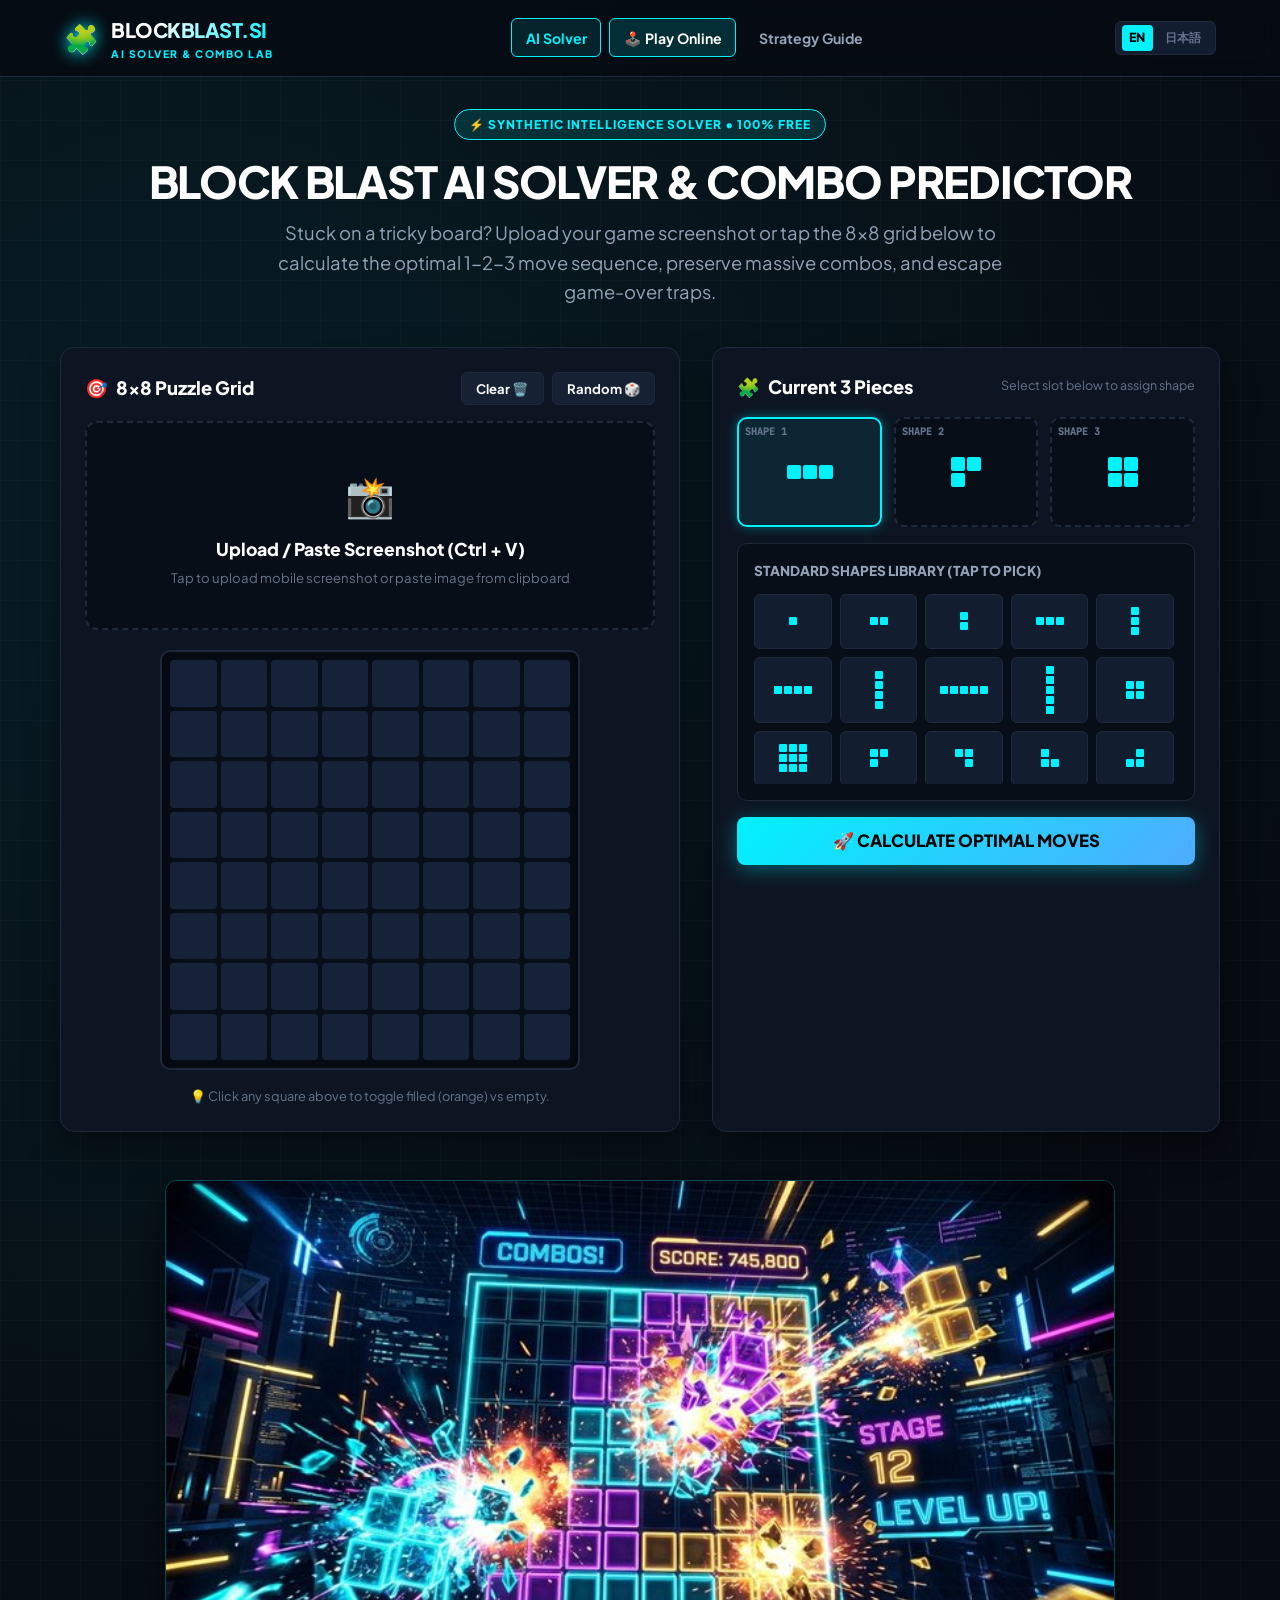
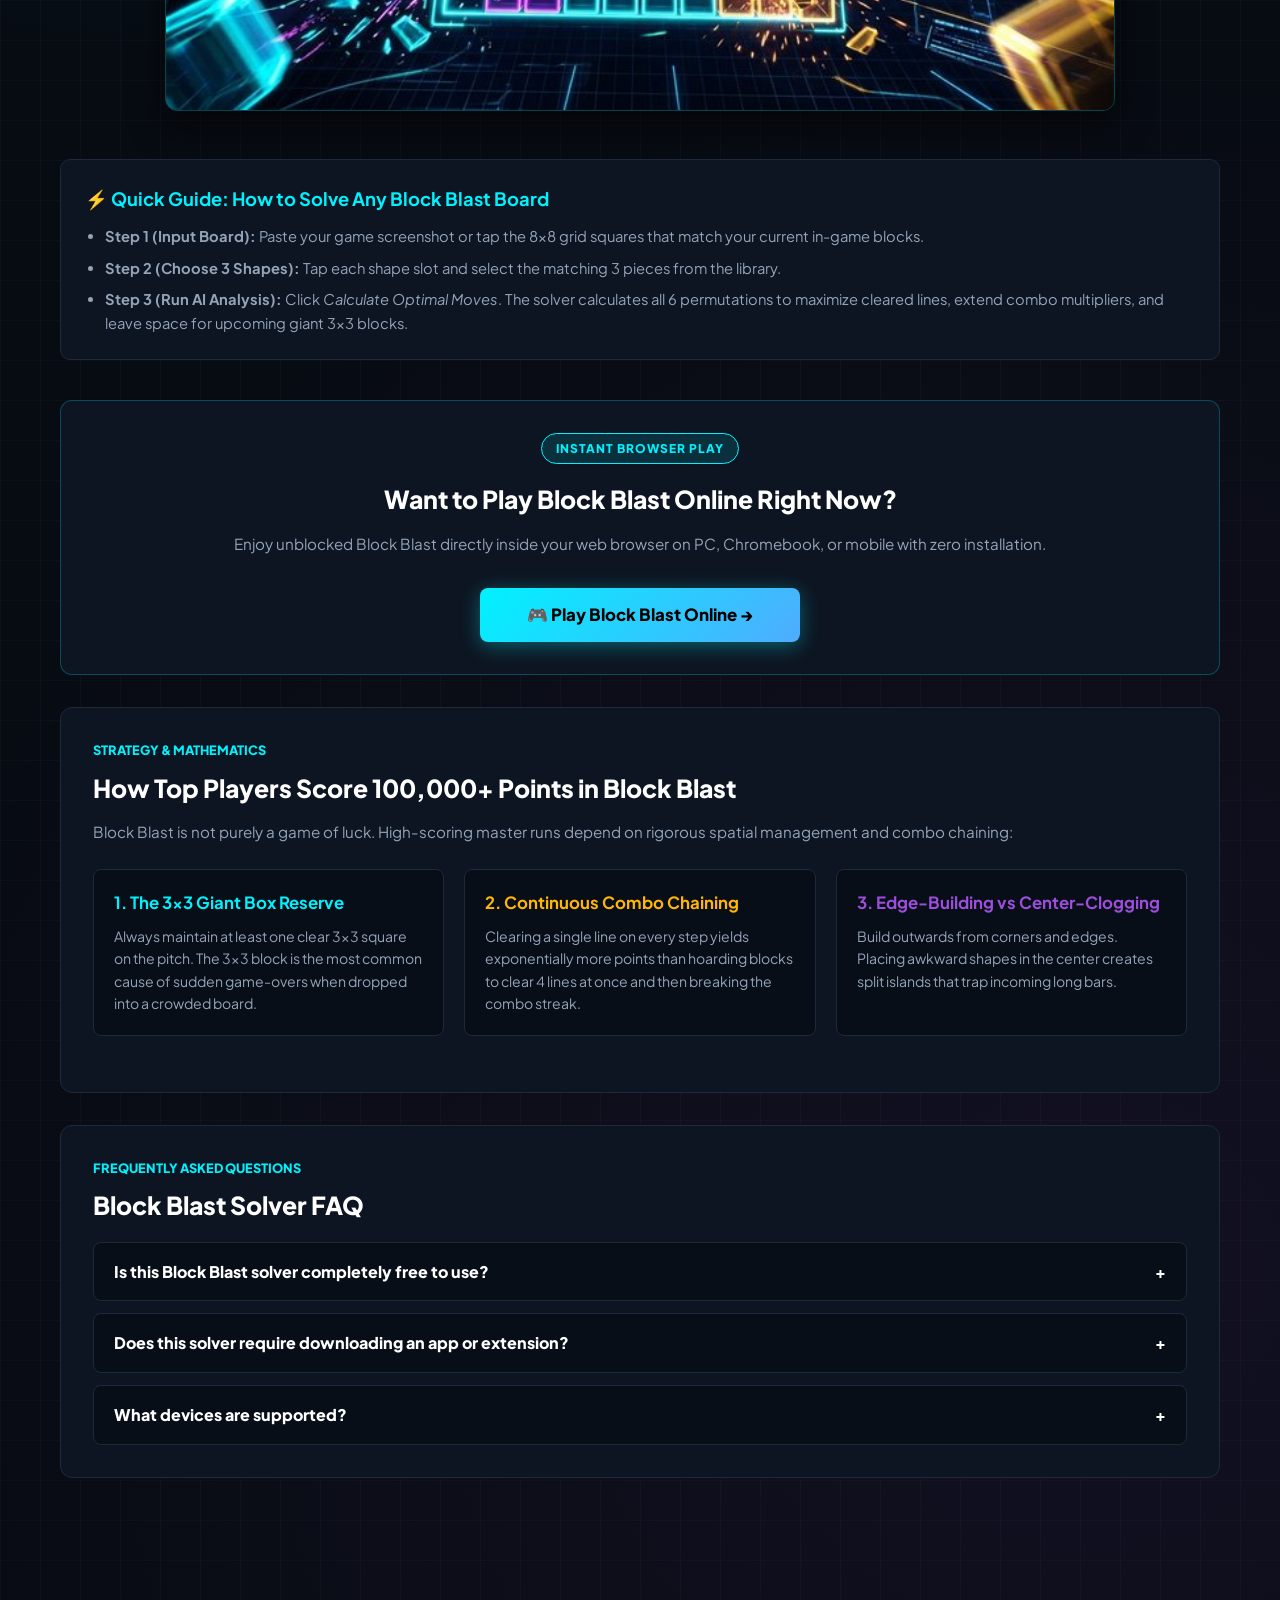
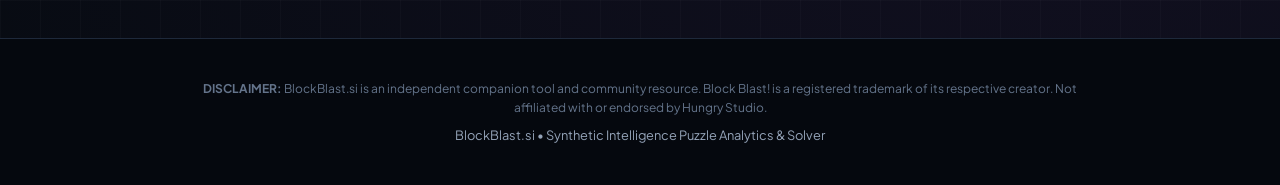
==== index.html @ 9ce80dbf "Initial commit for blockblast.si - AI Solver, Canvas OCR Vision, Heuristic Permutation Engine, and F" ====
<!DOCTYPE html>
<html lang="en">
<head>
  <meta charset="UTF-8">
  <meta name="viewport" content="width=device-width, initial-scale=1.0">
  <title>Block Blast Solver AI - Instant Screenshot & 8x8 Grid Solution (Free)</title>
  <meta name="description" content="Free AI-powered Block Blast Solver. Upload screenshots or tap the 8x8 grid to calculate the optimal 1-2-3 move sequence, keep 50+ combos alive, and beat high score records.">
  <meta name="keywords" content="block blast solver, block blast solver ai, block blast solver picture, block blast screenshot solver, block blast solver online, block blast cheat calculator">
  
  <link rel="canonical" href="https://blockblast.si/">
  <link rel="alternate" hreflang="en" href="https://blockblast.si/">
  <link rel="alternate" hreflang="ja" href="https://blockblast.si/ja/">
  
  <!-- Open Graph / Social -->
  <meta property="og:title" content="Block Blast Solver AI - Best Move & High Score Calculator">
  <meta property="og:description" content="Instant AI solver for Block Blast. Upload your board screenshot or select blocks to see step-by-step optimal placements.">
  <meta property="og:type" content="website">
  <meta property="og:url" content="https://blockblast.si/">
  <meta property="og:image" content="https://blockblast.si/images/blockblast-hero.jpg">
  
  <link rel="icon" href="data:image/svg+xml,<svg xmlns=%22http://www.w3.org/2000/svg%22 viewBox=%220 0 100 100%22><text y=%22.9em%22 font-size=%2290%22>🧩</text></svg>">

  <!-- Google Fonts -->
  <link rel="preconnect" href="https://fonts.googleapis.com">
  <link rel="preconnect" href="https://fonts.gstatic.com" crossorigin>
  <link href="https://fonts.googleapis.com/css2?family=Plus+Jakarta+Sans:wght@400;500;600;700;800;900&family=JetBrains+Mono:wght@600;700;800&display=swap" rel="stylesheet">
  
  <link rel="stylesheet" href="/style.css">

  <!-- Structured Data JSON-LD -->
  <script type="application/ld+json">
  {
    "@context": "https://schema.org",
    "@graph": [
      {
        "@type": "WebApplication",
        "name": "Block Blast Solver AI",
        "url": "https://blockblast.si/",
        "applicationCategory": "GameApplication",
        "operatingSystem": "All",
        "description": "AI-powered puzzle solver and combo predictor for Block Blast. Analyzes 8x8 boards and computes optimal 3-piece placement paths.",
        "offers": {
          "@type": "Offer",
          "price": "0",
          "priceCurrency": "USD"
        }
      },
      {
        "@type": "FAQPage",
        "mainEntity": [
          {
            "@type": "Question",
            "name": "How does the Block Blast AI Solver work?",
            "acceptedAnswer": {
              "@type": "Answer",
              "text": "The solver uses a heuristic tree-search algorithm. It calculates all permutations of placing your 3 current pieces on the 8x8 board, scoring each path based on line clears, combo continuation, and future space preservation for 3x3 blocks."
            }
          },
          {
            "@type": "Question",
            "name": "Can I upload a screenshot from my phone to solve Block Blast?",
            "acceptedAnswer": {
              "@type": "Answer",
              "text": "Yes! You can paste a screenshot (Ctrl+V) or upload an image file from your iOS or Android device. Our client-side image analyzer automatically detects filled grid cells."
            }
          },
          {
            "@type": "Question",
            "name": "How do you maintain a 50+ combo streak in Block Blast?",
            "acceptedAnswer": {
              "@type": "Answer",
              "text": "To maintain high combos, clear at least one row or column on every single move. Avoid filling the center, keep a 3x3 open zone for giant pieces, and clear intersecting lines simultaneously."
            }
          }
        ]
      }
    ]
  }
  </script>
</head>
<body>
  <!-- Header Bar -->
  <header class="site-header">
    <div class="header-content">
      <a href="/" class="brand-logo">
        <span class="brand-icon">🧩</span>
        <div class="logo-text">
          <span class="brand-title">BLOCKBLAST.SI</span>
          <span class="brand-sub">AI SOLVER & COMBO LAB</span>
        </div>
      </a>
      <nav class="top-nav">
        <a href="/" class="nav-link active">AI Solver</a>
        <a href="/play/" class="nav-link" style="background: rgba(0, 242, 254, 0.15); color: #fff; border-color: var(--primary-accent);">🕹️ Play Online</a>
        <a href="/how-it-works/" class="nav-link">Strategy Guide</a>
      </nav>
      <div class="lang-switch">
        <a href="/" class="lang-btn active">EN</a>
        <a href="/ja/" class="lang-btn">日本語</a>
      </div>
    </div>
  </header>

  <!-- Main Container -->
  <main class="main-content">
    <!-- Hero Banner -->
    <section class="hero-section">
      <div class="badge-tag">⚡ SYNTHETIC INTELLIGENCE SOLVER • 100% FREE</div>
      <h1 class="hero-title">BLOCK BLAST AI SOLVER & COMBO PREDICTOR</h1>
      <p class="hero-sub">
        Stuck on a tricky board? Upload your game screenshot or tap the 8×8 grid below to calculate the optimal 1-2-3 move sequence, preserve massive combos, and escape game-over traps.
      </p>
    </section>

    <!-- Interactive Solver Workspace -->
    <div class="solver-workspace">
      <!-- Left Column: 8x8 Board & Dropzone -->
      <div class="solver-card">
        <div class="card-header-flex">
          <div class="card-title">
            <span>🎯</span> 8×8 Puzzle Grid
          </div>
          <div class="grid-actions">
            <button id="clearBoardBtn" class="btn-secondary" type="button">Clear 🗑️</button>
            <button id="fillRandomBtn" class="btn-secondary" type="button">Random 🎲</button>
          </div>
        </div>

        <!-- Screenshot Upload Dropzone -->
        <div id="dropzone" class="dropzone-box" style="margin-bottom: 1.25rem;">
          <input type="file" id="screenshotInput" accept="image/*" style="display: none;">
          <div class="dropzone-icon">📸</div>
          <div class="dropzone-title">Upload / Paste Screenshot (Ctrl + V)</div>
          <div class="dropzone-hint">Tap to upload mobile screenshot or paste image from clipboard</div>
        </div>

        <!-- Interactive 8x8 Board -->
        <div class="board-container">
          <div id="boardGrid" class="grid-8x8"></div>
          <div style="font-size: 0.8rem; color: var(--text-dim); text-align: center;">
            💡 Click any square above to toggle filled (orange) vs empty.
          </div>
        </div>
      </div>

      <!-- Right Column: Piece Selector & Solution Path -->
      <div class="solver-card">
        <div class="card-header-flex">
          <div class="card-title">
            <span>🧩</span> Current 3 Pieces
          </div>
          <span style="font-size: 0.78rem; color: var(--text-dim);">Select slot below to assign shape</span>
        </div>

        <!-- 3 Piece Slots -->
        <div class="slot-list">
          <div id="slot-0" class="piece-slot selected"></div>
          <div id="slot-1" class="piece-slot"></div>
          <div id="slot-2" class="piece-slot"></div>
        </div>

        <!-- Shape Picker Library -->
        <div class="shape-library-box">
          <div class="shape-library-title">
            <span>STANDARD SHAPES LIBRARY (TAP TO PICK)</span>
          </div>
          <div id="shapeLibrary" class="shape-grid"></div>
        </div>

        <!-- Solve Action Button -->
        <button id="solveBtn" class="solve-btn" type="button">
          <span>🚀 CALCULATE OPTIMAL MOVES</span>
        </button>

        <!-- Solution Panel Output -->
        <div id="solutionPanel" class="solution-panel" style="display: none;">
          <div style="font-size: 0.95rem; font-weight: 800; color: #fff; margin-bottom: 0.75rem; display: flex; justify-content: space-between;">
            <span>✨ AI RECOMMENDED PATH</span>
            <span style="color: var(--primary-accent);">3 Steps Found</span>
          </div>
          <div id="solutionList"></div>
          <div style="font-size: 0.75rem; color: var(--text-dim); margin-top: 0.5rem; text-align: center;">
            Click any step above to highlight placement on the 8×8 board.
          </div>
        </div>
      </div>
    </div>

    <!-- AI Hero Visual Showcase -->
    <div style="max-width: 950px; margin: 0 auto 3rem auto; border-radius: 12px; overflow: hidden; border: 1px solid var(--border-glow); box-shadow: 0 12px 35px rgba(0,0,0,0.6);">
      <img src="/images/blockblast-hero.jpg" alt="Block Blast AI Solver and Combo Lab Interface" loading="lazy" width="720" height="405" style="width: 100%; height: auto; display: block;">
    </div>

    <!-- Quick Direct Answer Box (SEO / AI Engine Optimization) -->
    <div class="geo-direct-answer" style="background: var(--bg-card); border: 1px solid var(--border-color); border-radius: 10px; padding: 1.5rem; margin-bottom: 2.5rem;">
      <h3 style="color: var(--primary-accent); margin-bottom: 0.75rem; font-size: 1.15rem;">⚡ Quick Guide: How to Solve Any Block Blast Board</h3>
      <ul style="color: var(--text-muted); padding-left: 1.25rem; font-size: 0.92rem; display: flex; flex-direction: column; gap: 0.5rem;">
        <li><strong>Step 1 (Input Board):</strong> Paste your game screenshot or tap the 8×8 grid squares that match your current in-game blocks.</li>
        <li><strong>Step 2 (Choose 3 Shapes):</strong> Tap each shape slot and select the matching 3 pieces from the library.</li>
        <li><strong>Step 3 (Run AI Analysis):</strong> Click <em>Calculate Optimal Moves</em>. The solver calculates all 6 permutations to maximize cleared lines, extend combo multipliers, and leave space for upcoming giant 3x3 blocks.</li>
      </ul>
    </div>

    <!-- Section 1: Play Online CTA Banner -->
    <section class="content-block" style="text-align: center; border-color: var(--border-glow);">
      <div class="badge-tag">INSTANT BROWSER PLAY</div>
      <h2>Want to Play Block Blast Online Right Now?</h2>
      <p>
        Enjoy unblocked Block Blast directly inside your web browser on PC, Chromebook, or mobile with zero installation.
      </p>
      <a href="/play/" class="solve-btn" style="max-width: 320px; margin: 1rem auto 0 auto; text-decoration: none;">
        <span>🎮 Play Block Blast Online →</span>
      </a>
    </section>

    <!-- Section 2: Pro Combo Strategy & Survival Formula -->
    <section class="content-block">
      <div class="section-badge" style="color: var(--primary-accent); font-weight: 800; font-size: 0.8rem; margin-bottom: 0.5rem;">STRATEGY & MATHEMATICS</div>
      <h2>How Top Players Score 100,000+ Points in Block Blast</h2>
      <p>
        Block Blast is not purely a game of luck. High-scoring master runs depend on rigorous spatial management and combo chaining:
      </p>

      <div style="display: grid; grid-template-columns: repeat(auto-fit, minmax(280px, 1fr)); gap: 1.25rem; margin: 1.5rem 0;">
        <div style="background: #080e18; padding: 1.25rem; border-radius: 8px; border: 1px solid var(--border-color);">
          <h3 style="color: var(--primary-accent); font-size: 1.05rem; margin-bottom: 0.5rem;">1. The 3×3 Giant Box Reserve</h3>
          <p style="font-size: 0.88rem; color: var(--text-muted); margin: 0;">
            Always maintain at least one clear 3×3 square on the pitch. The 3×3 block is the most common cause of sudden game-overs when dropped into a crowded board.
          </p>
        </div>
        <div style="background: #080e18; padding: 1.25rem; border-radius: 8px; border: 1px solid var(--border-color);">
          <h3 style="color: var(--accent-gold); font-size: 1.05rem; margin-bottom: 0.5rem;">2. Continuous Combo Chaining</h3>
          <p style="font-size: 0.88rem; color: var(--text-muted); margin: 0;">
            Clearing a single line on every step yields exponentially more points than hoarding blocks to clear 4 lines at once and then breaking the combo streak.
          </p>
        </div>
        <div style="background: #080e18; padding: 1.25rem; border-radius: 8px; border: 1px solid var(--border-color);">
          <h3 style="color: var(--accent-purple); font-size: 1.05rem; margin-bottom: 0.5rem;">3. Edge-Building vs Center-Clogging</h3>
          <p style="font-size: 0.88rem; color: var(--text-muted); margin: 0;">
            Build outwards from corners and edges. Placing awkward shapes in the center creates split islands that trap incoming long bars.
          </p>
        </div>
      </div>
    </section>

    <!-- FAQ Section -->
    <section class="content-block">
      <div class="section-badge" style="color: var(--primary-accent); font-weight: 800; font-size: 0.8rem; margin-bottom: 0.5rem;">FREQUENTLY ASKED QUESTIONS</div>
      <h2>Block Blast Solver FAQ</h2>

      <div class="faq-list">
        <details class="faq-item">
          <summary class="faq-question">
            <span>Is this Block Blast solver completely free to use?</span>
            <span>+</span>
          </summary>
          <div class="faq-answer">
            Yes! BlockBlast.si is 100% free with unlimited solver queries, screenshot analysis, and online web gameplay.
          </div>
        </details>

        <details class="faq-item">
          <summary class="faq-question">
            <span>Does this solver require downloading an app or extension?</span>
            <span>+</span>
          </summary>
          <div class="faq-answer">
            No installation is required. Everything runs instantly in your modern web browser using client-side JavaScript.
          </div>
        </details>

        <details class="faq-item">
          <summary class="faq-question">
            <span>What devices are supported?</span>
            <span>+</span>
          </summary>
          <div class="faq-answer">
            BlockBlast.si works seamlessly across iOS (iPhone/iPad), Android smartphones and tablets, Windows PC, Mac, and Chromebooks.
          </div>
        </details>
      </div>
    </section>
  </main>

  <!-- Site Footer -->
  <footer class="site-footer">
    <div class="footer-content">
      <p class="disclaimer-text">
        <strong>DISCLAIMER:</strong> BlockBlast.si is an independent companion tool and community resource. Block Blast! is a registered trademark of its respective creator. Not affiliated with or endorsed by Hungry Studio.
      </p>
      <p class="copyright-sub">BlockBlast.si • Synthetic Intelligence Puzzle Analytics & Solver</p>
    </div>
  </footer>

  <script src="/solver.js"></script>
  <script src="/vision.js"></script>
  <script src="/app.js"></script>
</body>
</html>
---- style.css ----
/* ==========================================================================
   BLOCKBLAST.SI - Ultra-Modern Cyberpunk & AI Analytics Theme
   ========================================================================== */

:root {
  --bg-main: #070b12;
  --bg-card: #0d1522;
  --bg-card-hover: #121d30;
  --bg-grid: #080e18;
  
  --primary-accent: #00f2fe;    /* Electric Cyan */
  --primary-glow: rgba(0, 242, 254, 0.35);
  --secondary-accent: #4facfe;  /* Neon Blue */
  --accent-purple: #9d4edd;     /* Cyber Purple */
  --accent-gold: #ffb703;       /* Warning Gold */
  --accent-green: #10b981;      /* Success Emerald */
  --accent-red: #ef4444;        /* Danger / Occupied Cell */
  
  --text-main: #f8fafc;
  --text-muted: #94a3b8;
  --text-dim: #64748b;
  
  --border-color: #1e293b;
  --border-glow: rgba(0, 242, 254, 0.25);
  
  --font-sans: 'Plus Jakarta Sans', -apple-system, BlinkMacSystemFont, "Segoe UI", Roboto, sans-serif;
  --font-mono: 'JetBrains Mono', monospace;
  
  --step-1-color: #00f2fe;
  --step-2-color: #ffb703;
  --step-3-color: #9d4edd;
}

*, *::before, *::after {
  box-sizing: border-box;
  margin: 0;
  padding: 0;
}

body {
  font-family: var(--font-sans);
  background-color: var(--bg-main);
  color: var(--text-main);
  line-height: 1.6;
  background-image: 
    radial-gradient(circle at 15% 15%, rgba(0, 242, 254, 0.08) 0%, transparent 40%),
    radial-gradient(circle at 85% 85%, rgba(157, 78, 221, 0.08) 0%, transparent 40%),
    linear-gradient(rgba(255, 255, 255, 0.02) 1px, transparent 1px),
    linear-gradient(90deg, rgba(255, 255, 255, 0.02) 1px, transparent 1px);
  background-size: 100% 100%, 100% 100%, 40px 40px, 40px 40px;
  min-height: 100vh;
}

/* Header & Navbar */
.site-header {
  background: rgba(7, 11, 18, 0.85);
  backdrop-filter: blur(12px);
  border-bottom: 1px solid var(--border-color);
  position: sticky;
  top: 0;
  z-index: 100;
}

.header-content {
  max-width: 1200px;
  margin: 0 auto;
  padding: 0.85rem 1.5rem;
  display: flex;
  justify-content: space-between;
  align-items: center;
  flex-wrap: wrap;
  gap: 1rem;
}

.brand-logo {
  display: flex;
  align-items: center;
  gap: 0.75rem;
  text-decoration: none;
  color: #fff;
}

.brand-icon {
  font-size: 1.75rem;
  filter: drop-shadow(0 0 8px var(--primary-accent));
}

.brand-title {
  font-size: 1.25rem;
  font-weight: 900;
  letter-spacing: -0.5px;
  background: linear-gradient(135deg, #fff 30%, var(--primary-accent) 100%);
  -webkit-background-clip: text;
  -webkit-text-fill-color: transparent;
}

.brand-sub {
  font-size: 0.65rem;
  font-weight: 800;
  letter-spacing: 1.5px;
  color: var(--primary-accent);
  display: block;
}

.top-nav {
  display: flex;
  align-items: center;
  gap: 0.5rem;
  flex-wrap: wrap;
}

.nav-link {
  color: var(--text-muted);
  text-decoration: none;
  font-size: 0.88rem;
  font-weight: 700;
  padding: 0.45rem 0.85rem;
  border-radius: 6px;
  transition: all 0.2s ease;
  border: 1px solid transparent;
}

.nav-link:hover {
  color: #fff;
  background: rgba(255, 255, 255, 0.05);
  border-color: var(--border-color);
}

.nav-link.active {
  color: var(--primary-accent);
  background: rgba(0, 242, 254, 0.1);
  border-color: var(--primary-accent);
}

.lang-switch {
  display: flex;
  align-items: center;
  gap: 0.35rem;
  background: #121d30;
  padding: 0.2rem 0.4rem;
  border-radius: 6px;
  border: 1px solid var(--border-color);
  font-size: 0.78rem;
  font-weight: 800;
}

.lang-btn {
  color: var(--text-dim);
  text-decoration: none;
  padding: 0.2rem 0.45rem;
  border-radius: 4px;
}

.lang-btn.active {
  background: var(--primary-accent);
  color: #000;
}

/* Main Container */
.main-content {
  max-width: 1200px;
  margin: 0 auto;
  padding: 2rem 1.25rem 4rem 1.25rem;
}

/* Hero Section */
.hero-section {
  text-align: center;
  margin-bottom: 2.5rem;
}

.badge-tag {
  display: inline-flex;
  align-items: center;
  gap: 0.4rem;
  background: rgba(0, 242, 254, 0.12);
  border: 1px solid var(--primary-accent);
  color: var(--primary-accent);
  font-size: 0.75rem;
  font-weight: 800;
  padding: 0.3rem 0.85rem;
  border-radius: 50px;
  margin-bottom: 1rem;
  text-transform: uppercase;
  letter-spacing: 1px;
}

.hero-title {
  font-size: clamp(1.8rem, 4vw, 2.75rem);
  font-weight: 900;
  letter-spacing: -0.03em;
  line-height: 1.15;
  color: #fff;
  margin-bottom: 0.75rem;
}

.hero-sub {
  font-size: clamp(0.95rem, 2vw, 1.15rem);
  color: var(--text-muted);
  max-width: 750px;
  margin: 0 auto 1.5rem auto;
}

/* Tab Switcher for Solver Modes */
.solver-tabs {
  display: flex;
  justify-content: center;
  gap: 0.75rem;
  margin-bottom: 1.5rem;
  flex-wrap: wrap;
}

.tab-btn {
  background: var(--bg-card);
  border: 1px solid var(--border-color);
  color: var(--text-muted);
  padding: 0.65rem 1.25rem;
  border-radius: 8px;
  font-size: 0.92rem;
  font-weight: 800;
  cursor: pointer;
  display: inline-flex;
  align-items: center;
  gap: 0.5rem;
  transition: all 0.2s ease;
  font-family: inherit;
}

.tab-btn:hover {
  border-color: var(--primary-accent);
  color: #fff;
}

.tab-btn.active {
  background: linear-gradient(135deg, rgba(0, 242, 254, 0.2), rgba(157, 78, 221, 0.2));
  border-color: var(--primary-accent);
  color: #fff;
  box-shadow: 0 0 15px var(--primary-glow);
}

/* Workspace Grid (Left: Board / Right: Pieces & Solution) */
.solver-workspace {
  display: grid;
  grid-template-columns: 1fr;
  gap: 2rem;
  margin-bottom: 3rem;
}

@media (min-width: 900px) {
  .solver-workspace {
    grid-template-columns: 1.1fr 0.9fr;
  }
}

/* Card Container */
.solver-card {
  background: var(--bg-card);
  border: 1px solid var(--border-color);
  border-radius: 14px;
  padding: 1.5rem;
  box-shadow: 0 15px 35px rgba(0, 0, 0, 0.4);
}

.card-header-flex {
  display: flex;
  justify-content: space-between;
  align-items: center;
  margin-bottom: 1rem;
  flex-wrap: wrap;
  gap: 0.5rem;
}

.card-title {
  font-size: 1.15rem;
  font-weight: 800;
  color: #fff;
  display: flex;
  align-items: center;
  gap: 0.5rem;
}

/* 8x8 Grid Styles */
.board-container {
  display: flex;
  flex-direction: column;
  align-items: center;
  gap: 1rem;
}

.grid-8x8 {
  display: grid;
  grid-template-columns: repeat(8, 1fr);
  grid-template-rows: repeat(8, 1fr);
  gap: 4px;
  width: 100%;
  max-width: 420px;
  aspect-ratio: 1 / 1;
  background: var(--bg-grid);
  padding: 8px;
  border-radius: 10px;
  border: 2px solid var(--border-color);
  box-shadow: inset 0 0 20px rgba(0, 0, 0, 0.6);
  user-select: none;
}

.grid-cell {
  background: #152238;
  border-radius: 4px;
  cursor: pointer;
  transition: background-color 0.15s ease, transform 0.1s ease, box-shadow 0.15s ease;
  position: relative;
  display: flex;
  align-items: center;
  justify-content: center;
  font-weight: 900;
  font-size: 0.8rem;
  font-family: var(--font-mono);
}

.grid-cell:hover {
  background: #203354;
  transform: scale(1.05);
  z-index: 2;
}

.grid-cell.occupied {
  background: linear-gradient(135deg, #f59e0b, #ef4444);
  box-shadow: 0 0 8px rgba(245, 158, 11, 0.4);
  border: 1px solid rgba(255, 255, 255, 0.2);
}

/* Step Highlights on Board */
.grid-cell.highlight-step-1 {
  background: linear-gradient(135deg, #00f2fe, #4facfe) !important;
  box-shadow: 0 0 12px rgba(0, 242, 254, 0.7) !important;
  color: #000;
  animation: pulse-step 1.5s infinite;
}

.grid-cell.highlight-step-2 {
  background: linear-gradient(135deg, #ffb703, #fb8500) !important;
  box-shadow: 0 0 12px rgba(255, 183, 3, 0.7) !important;
  color: #000;
  animation: pulse-step 1.5s infinite 0.2s;
}

.grid-cell.highlight-step-3 {
  background: linear-gradient(135deg, #9d4edd, #7b2cbf) !important;
  box-shadow: 0 0 12px rgba(157, 78, 221, 0.7) !important;
  color: #fff;
  animation: pulse-step 1.5s infinite 0.4s;
}

@keyframes pulse-step {
  0%, 100% { transform: scale(1); }
  50% { transform: scale(1.06); filter: brightness(1.2); }
}

.grid-actions {
  display: flex;
  gap: 0.5rem;
  flex-wrap: wrap;
  justify-content: center;
}

/* Piece Selector Tray */
.pieces-container {
  display: flex;
  flex-direction: column;
  gap: 1rem;
}

.slot-list {
  display: grid;
  grid-template-columns: repeat(3, 1fr);
  gap: 0.75rem;
}

.piece-slot {
  background: #080e18;
  border: 2px dashed var(--border-color);
  border-radius: 10px;
  min-height: 110px;
  display: flex;
  flex-direction: column;
  align-items: center;
  justify-content: center;
  cursor: pointer;
  transition: all 0.2s ease;
  position: relative;
  padding: 0.5rem;
}

.piece-slot:hover {
  border-color: var(--primary-accent);
  background: rgba(0, 242, 254, 0.03);
}

.piece-slot.selected {
  border-color: var(--primary-accent);
  border-style: solid;
  box-shadow: 0 0 12px var(--primary-glow);
  background: rgba(0, 242, 254, 0.08);
}

.slot-label {
  position: absolute;
  top: 4px;
  left: 6px;
  font-size: 0.65rem;
  font-weight: 800;
  color: var(--text-dim);
  font-family: var(--font-mono);
}

.piece-preview-mini {
  display: grid;
  gap: 2px;
}

.mini-block {
  width: 14px;
  height: 14px;
  background: var(--primary-accent);
  border-radius: 2px;
}

/* Shape Picker Library Modal / Drawer */
.shape-library-box {
  background: #080e18;
  border: 1px solid var(--border-color);
  border-radius: 10px;
  padding: 1rem;
  margin-top: 1rem;
}

.shape-library-title {
  font-size: 0.85rem;
  font-weight: 800;
  color: var(--text-muted);
  margin-bottom: 0.75rem;
  display: flex;
  justify-content: space-between;
}

.shape-grid {
  display: grid;
  grid-template-columns: repeat(auto-fill, minmax(65px, 1fr));
  gap: 0.5rem;
  max-height: 190px;
  overflow-y: auto;
  padding-right: 4px;
}

.shape-choice-btn {
  background: #121d30;
  border: 1px solid var(--border-color);
  border-radius: 6px;
  padding: 0.5rem;
  cursor: pointer;
  display: flex;
  align-items: center;
  justify-content: center;
  transition: all 0.15s ease;
  min-height: 55px;
}

.shape-choice-btn:hover {
  background: #1c2e4c;
  border-color: var(--primary-accent);
  transform: scale(1.05);
}

/* Solve Button Primary */
.solve-btn {
  background: linear-gradient(135deg, #00f2fe, #4facfe);
  color: #000;
  border: none;
  padding: 0.85rem 1.75rem;
  border-radius: 8px;
  font-size: 1.05rem;
  font-weight: 900;
  cursor: pointer;
  display: inline-flex;
  align-items: center;
  justify-content: center;
  gap: 0.5rem;
  width: 100%;
  transition: all 0.25s ease;
  font-family: inherit;
  box-shadow: 0 4px 20px var(--primary-glow);
  margin-top: 1rem;
}

.solve-btn:hover {
  transform: translateY(-2px);
  box-shadow: 0 8px 25px rgba(0, 242, 254, 0.6);
  filter: brightness(1.1);
}

/* Solution Display Container */
.solution-panel {
  background: #080e18;
  border: 1px solid var(--border-glow);
  border-radius: 10px;
  padding: 1.25rem;
  margin-top: 1.25rem;
}

.solution-step-item {
  display: flex;
  align-items: center;
  gap: 0.75rem;
  padding: 0.6rem 0.8rem;
  border-radius: 6px;
  margin-bottom: 0.5rem;
  background: #0d1522;
  border: 1px solid var(--border-color);
}

.step-num-badge {
  font-family: var(--font-mono);
  font-size: 0.75rem;
  font-weight: 900;
  padding: 0.2rem 0.55rem;
  border-radius: 4px;
}

.badge-s1 { background: var(--step-1-color); color: #000; }
.badge-s2 { background: var(--step-2-color); color: #000; }
.badge-s3 { background: var(--step-3-color); color: #fff; }

.solution-step-text {
  font-size: 0.88rem;
  color: #fff;
  flex: 1;
}

.solution-step-stat {
  font-size: 0.75rem;
  font-weight: 700;
  color: var(--accent-green);
  font-family: var(--font-mono);
}

/* Drag & Drop Upload Zone */
.dropzone-box {
  border: 2px dashed var(--border-color);
  border-radius: 12px;
  padding: 2.5rem 1.5rem;
  text-align: center;
  cursor: pointer;
  transition: all 0.2s ease;
  background: #080e18;
}

.dropzone-box:hover, .dropzone-box.dragover {
  border-color: var(--primary-accent);
  background: rgba(0, 242, 254, 0.04);
}

.dropzone-icon {
  font-size: 2.5rem;
  margin-bottom: 0.5rem;
}

.dropzone-title {
  font-size: 1.1rem;
  font-weight: 800;
  color: #fff;
  margin-bottom: 0.25rem;
}

.dropzone-hint {
  font-size: 0.82rem;
  color: var(--text-dim);
}

/* Secondary Button */
.btn-secondary {
  background: #162234;
  color: var(--text-main);
  border: 1px solid var(--border-color);
  padding: 0.45rem 0.9rem;
  border-radius: 6px;
  font-size: 0.82rem;
  font-weight: 700;
  cursor: pointer;
  display: inline-flex;
  align-items: center;
  gap: 0.4rem;
  transition: all 0.15s ease;
  font-family: inherit;
}

.btn-secondary:hover {
  background: #1e304a;
  border-color: var(--primary-accent);
  color: #fff;
}

/* Embedded Game Iframe & Toolbar */
.game-iframe-wrapper {
  position: relative;
  width: 100%;
  height: 0;
  padding-bottom: 75%; /* Mobile Friendly Ratio */
  background: #000;
  border-radius: 12px;
  overflow: hidden;
  border: 1px solid var(--border-glow);
  box-shadow: 0 10px 30px rgba(0, 0, 0, 0.6);
  margin-bottom: 0.75rem;
}

@media (min-width: 768px) {
  .game-iframe-wrapper {
    padding-bottom: 60%;
  }
}

.game-iframe-wrapper iframe {
  position: absolute;
  top: 0;
  left: 0;
  width: 100%;
  height: 100%;
  border: none;
}

.game-action-toolbar {
  background: var(--bg-card);
  border: 1px solid var(--border-color);
  border-radius: 8px;
  padding: 0.6rem 1rem;
  display: flex;
  justify-content: space-between;
  align-items: center;
  flex-wrap: wrap;
  gap: 0.75rem;
  margin-bottom: 2rem;
}

/* Theater View */
.theater-active .game-iframe-wrapper {
  max-width: 100vw !important;
  margin-left: calc(-50vw + 50%) !important;
  margin-right: calc(-50vw + 50%) !important;
  width: 100vw !important;
  border-radius: 0 !important;
  border-left: none;
  border-right: none;
}

.game-iframe-wrapper:fullscreen,
.game-iframe-wrapper:-webkit-full-screen {
  width: 100vw !important;
  height: 100vh !important;
  padding-bottom: 0 !important;
}

/* Content Articles & Guides */
.content-block {
  background: var(--bg-card);
  border: 1px solid var(--border-color);
  border-radius: 12px;
  padding: 2rem;
  margin-bottom: 2rem;
}

.content-block h2 {
  font-size: 1.55rem;
  font-weight: 900;
  color: #fff;
  margin-bottom: 0.75rem;
}

.content-block p {
  color: var(--text-muted);
  font-size: 0.95rem;
  margin-bottom: 1rem;
}

/* FAQ Accordion */
.faq-list {
  display: flex;
  flex-direction: column;
  gap: 0.75rem;
  margin-top: 1rem;
}

.faq-item {
  background: #080e18;
  border: 1px solid var(--border-color);
  border-radius: 8px;
  overflow: hidden;
}

.faq-question {
  padding: 1rem 1.25rem;
  font-size: 1rem;
  font-weight: 800;
  color: #fff;
  cursor: pointer;
  display: flex;
  justify-content: space-between;
  align-items: center;
}

.faq-question::-webkit-details-marker {
  display: none;
}

.faq-answer {
  padding: 0 1.25rem 1rem 1.25rem;
  color: var(--text-muted);
  font-size: 0.9rem;
  border-top: 1px solid rgba(255, 255, 255, 0.05);
  margin-top: 0.5rem;
  padding-top: 0.75rem;
}

/* Footer */
.site-footer {
  border-top: 1px solid var(--border-color);
  background: #05080e;
  padding: 2.5rem 1.5rem;
  text-align: center;
  margin-top: 4rem;
}

.footer-content {
  max-width: 900px;
  margin: 0 auto;
}

.disclaimer-text {
  font-size: 0.75rem;
  color: var(--text-dim);
  margin-bottom: 0.5rem;
}

.copyright-sub {
  font-size: 0.8rem;
  color: var(--text-muted);
}
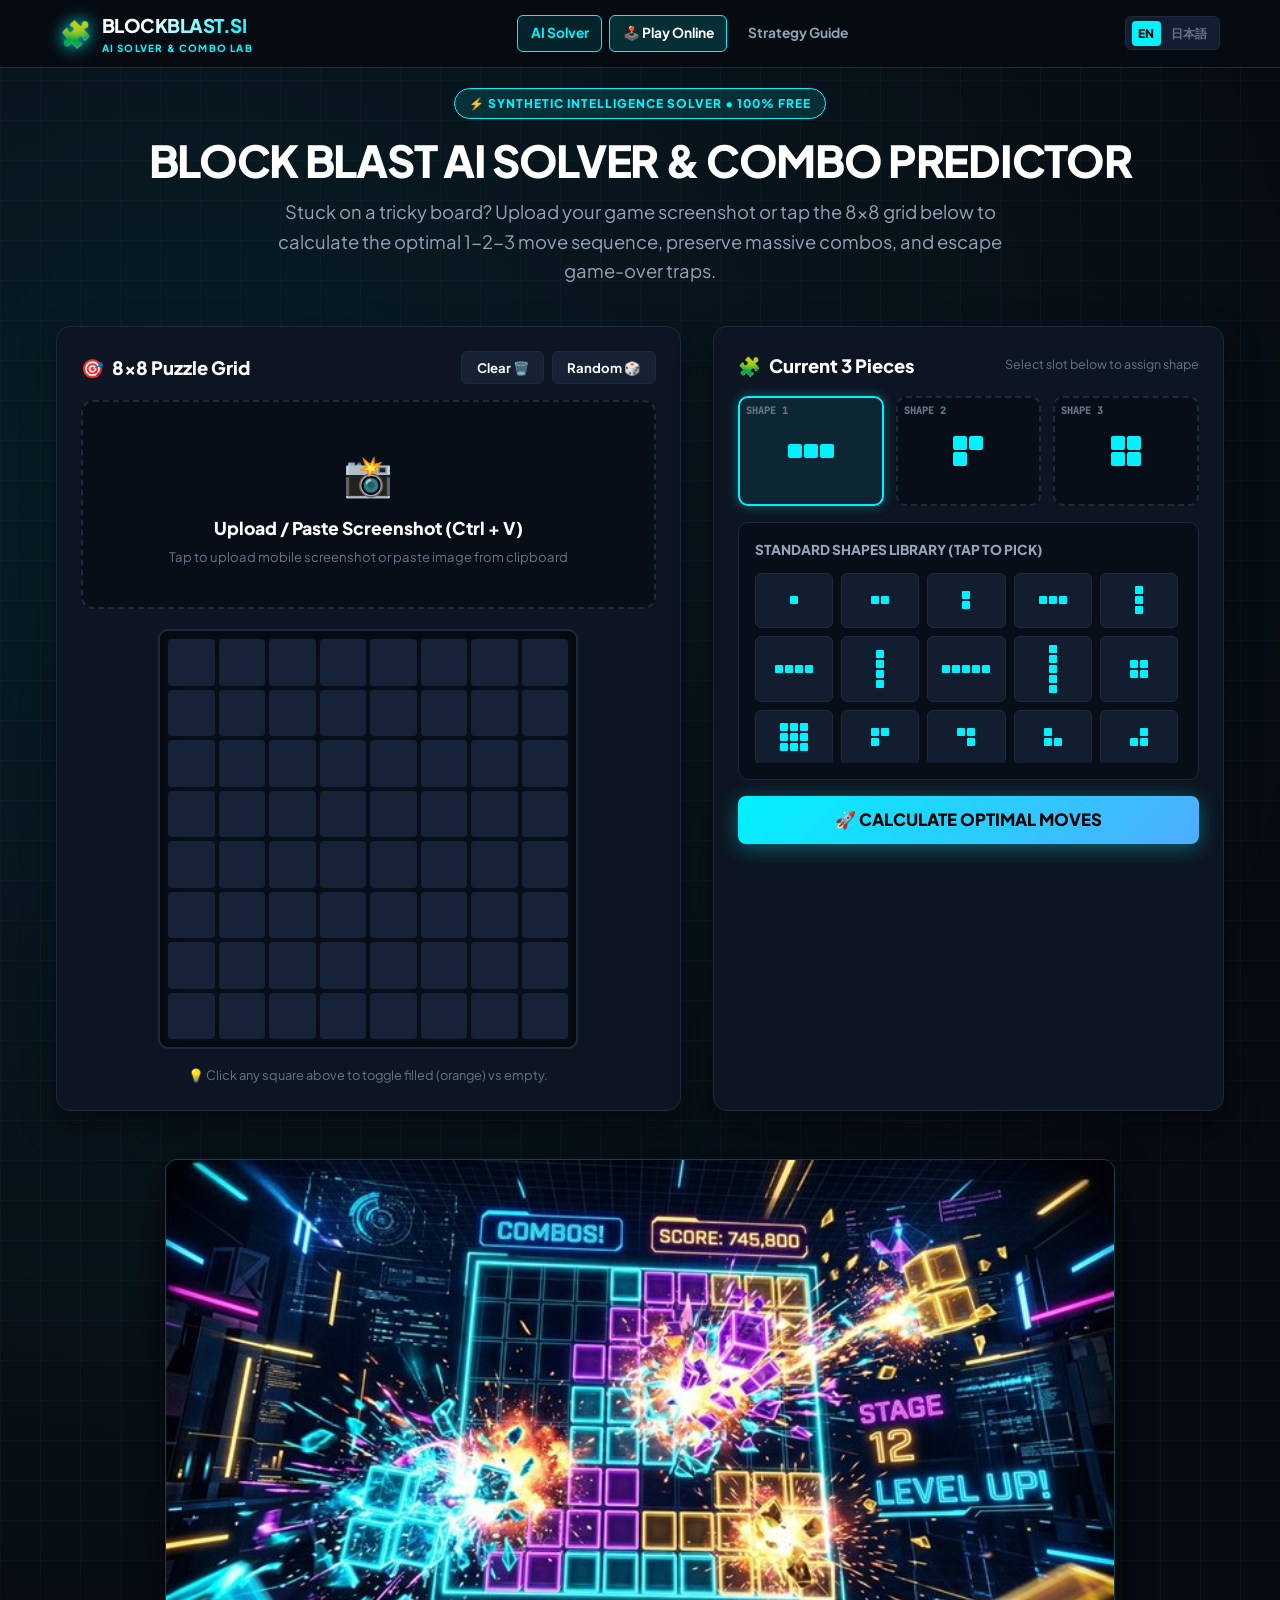
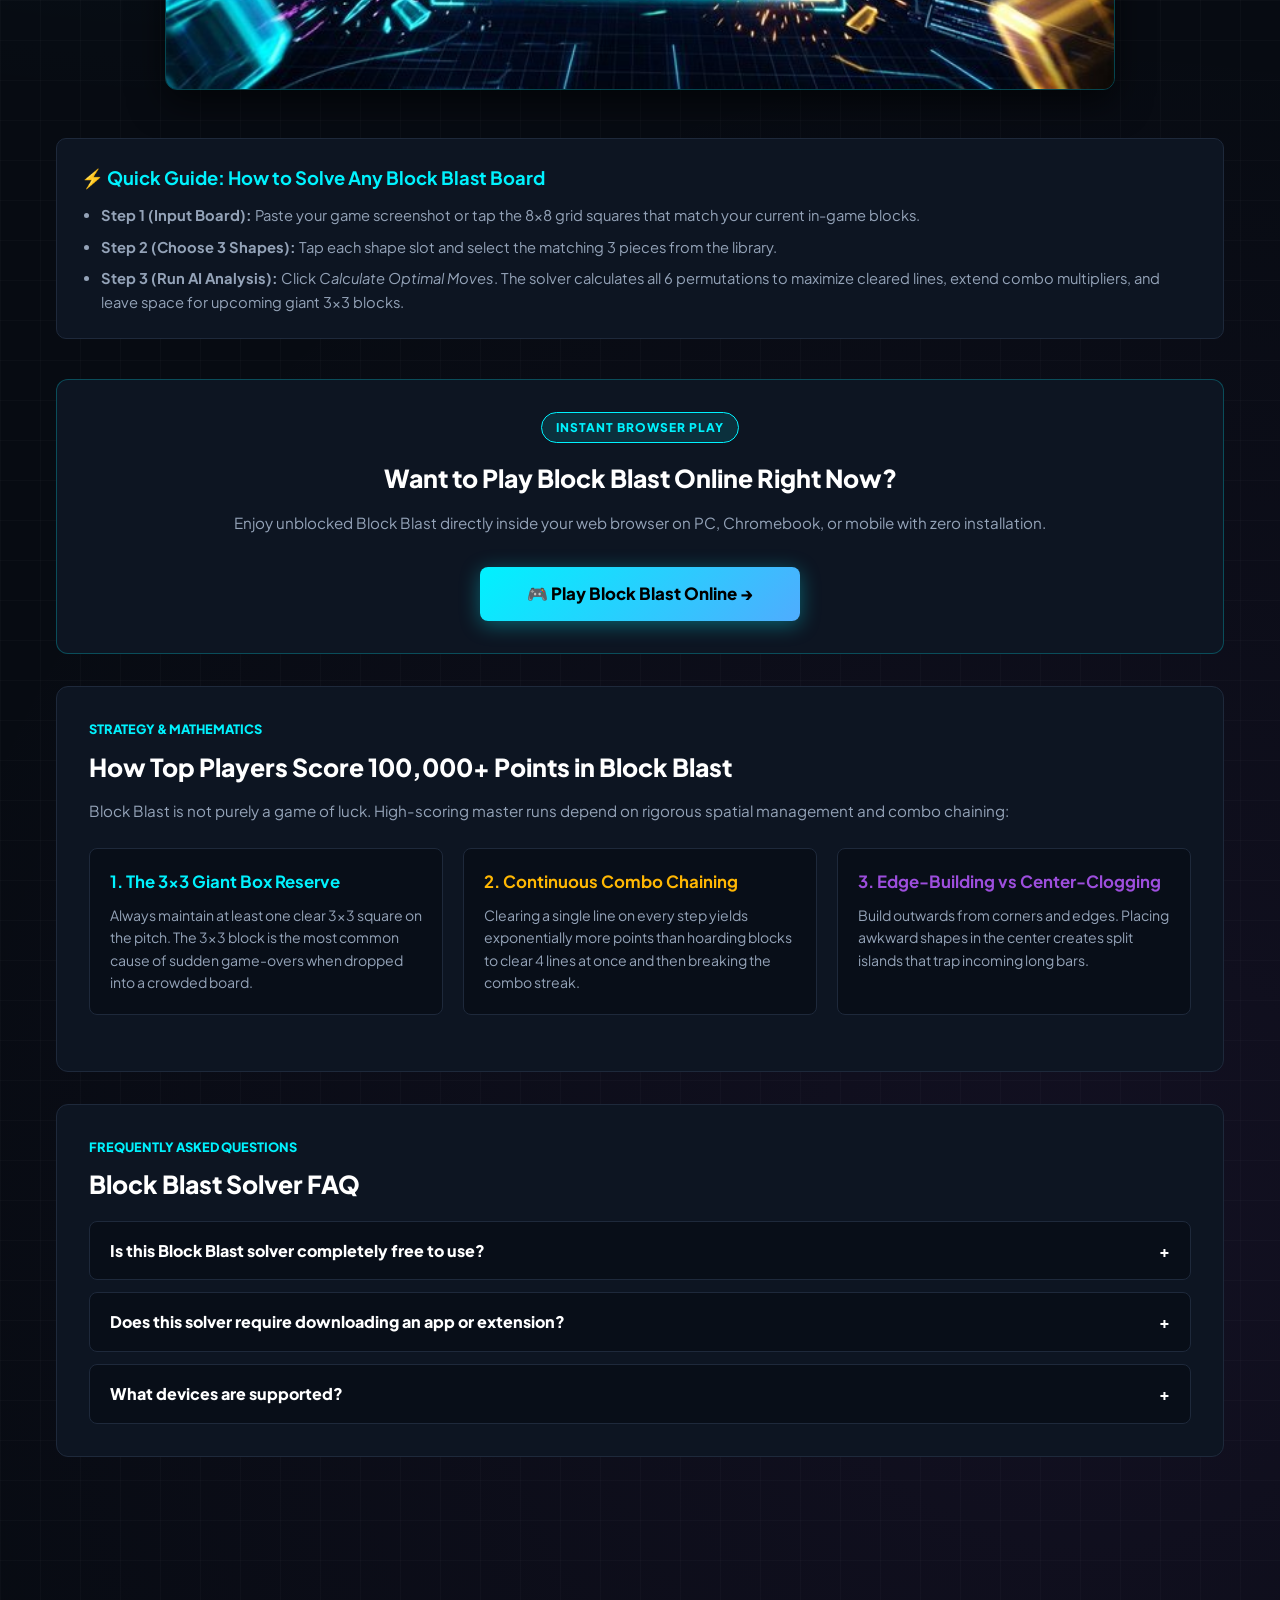
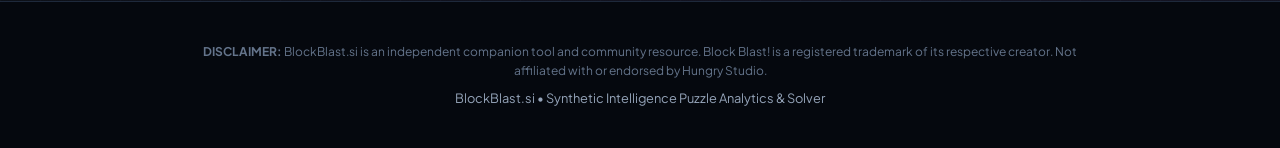
==== commit d7de405f: "Optimize mobile responsiveness, header navigation, responsive game card, and interactive social shar" ====
--- a/index.html
+++ b/index.html
@@ -89,14 +89,17 @@
           <span class="brand-sub">AI SOLVER & COMBO LAB</span>
         </div>
       </a>
-      <nav class="top-nav">
+      <nav class="top-nav" id="siteNav">
         <a href="/" class="nav-link active">AI Solver</a>
-        <a href="/play/" class="nav-link" style="background: rgba(0, 242, 254, 0.15); color: #fff; border-color: var(--primary-accent);">🕹️ Play Online</a>
+        <a href="/play-online/" class="nav-link" style="background: rgba(0, 242, 254, 0.15); color: #fff; border-color: var(--primary-accent);">🕹️ Play Online</a>
         <a href="/how-it-works/" class="nav-link">Strategy Guide</a>
       </nav>
-      <div class="lang-switch">
-        <a href="/" class="lang-btn active">EN</a>
-        <a href="/ja/" class="lang-btn">日本語</a>
+      <div class="header-right">
+        <div class="lang-switch">
+          <a href="/" class="lang-btn active">EN</a>
+          <a href="/ja/" class="lang-btn">日本語</a>
+        </div>
+        <button class="mobile-menu-toggle" id="menuToggle" aria-label="Toggle navigation menu">☰</button>
       </div>
     </div>
   </header>
@@ -208,7 +211,7 @@
       <p>
         Enjoy unblocked Block Blast directly inside your web browser on PC, Chromebook, or mobile with zero installation.
       </p>
-      <a href="/play/" class="solve-btn" style="max-width: 320px; margin: 1rem auto 0 auto; text-decoration: none;">
+      <a href="/play-online/" class="solve-btn" style="max-width: 320px; margin: 1rem auto 0 auto; text-decoration: none;">
         <span>🎮 Play Block Blast Online →</span>
       </a>
     </section>
--- a/style.css
+++ b/style.css
@@ -53,8 +53,9 @@
 
 /* Header & Navbar */
 .site-header {
-  background: rgba(7, 11, 18, 0.85);
-  backdrop-filter: blur(12px);
+  background: rgba(7, 11, 18, 0.92);
+  backdrop-filter: blur(14px);
+  -webkit-backdrop-filter: blur(14px);
   border-bottom: 1px solid var(--border-color);
   position: sticky;
   top: 0;
@@ -64,29 +65,30 @@
 .header-content {
   max-width: 1200px;
   margin: 0 auto;
-  padding: 0.85rem 1.5rem;
+  padding: 0.65rem 1.25rem;
   display: flex;
   justify-content: space-between;
   align-items: center;
-  flex-wrap: wrap;
-  gap: 1rem;
+  gap: 0.75rem;
+  position: relative;
 }
 
 .brand-logo {
   display: flex;
   align-items: center;
-  gap: 0.75rem;
+  gap: 0.6rem;
   text-decoration: none;
   color: #fff;
+  flex-shrink: 0;
 }
 
 .brand-icon {
-  font-size: 1.75rem;
+  font-size: 1.6rem;
   filter: drop-shadow(0 0 8px var(--primary-accent));
 }
 
 .brand-title {
-  font-size: 1.25rem;
+  font-size: 1.18rem;
   font-weight: 900;
   letter-spacing: -0.5px;
   background: linear-gradient(135deg, #fff 30%, var(--primary-accent) 100%);
@@ -95,29 +97,35 @@
 }
 
 .brand-sub {
-  font-size: 0.65rem;
-  font-weight: 800;
-  letter-spacing: 1.5px;
+  font-size: 0.62rem;
+  font-weight: 800;
+  letter-spacing: 1.2px;
   color: var(--primary-accent);
   display: block;
 }
 
+.header-right {
+  display: flex;
+  align-items: center;
+  gap: 0.6rem;
+}
+
 .top-nav {
   display: flex;
   align-items: center;
-  gap: 0.5rem;
-  flex-wrap: wrap;
+  gap: 0.4rem;
 }
 
 .nav-link {
   color: var(--text-muted);
   text-decoration: none;
-  font-size: 0.88rem;
+  font-size: 0.86rem;
   font-weight: 700;
-  padding: 0.45rem 0.85rem;
+  padding: 0.4rem 0.8rem;
   border-radius: 6px;
   transition: all 0.2s ease;
   border: 1px solid transparent;
+  white-space: nowrap;
 }
 
 .nav-link:hover {
@@ -135,32 +143,90 @@
 .lang-switch {
   display: flex;
   align-items: center;
-  gap: 0.35rem;
+  gap: 0.25rem;
   background: #121d30;
-  padding: 0.2rem 0.4rem;
+  padding: 0.2rem 0.35rem;
   border-radius: 6px;
   border: 1px solid var(--border-color);
-  font-size: 0.78rem;
+  font-size: 0.75rem;
   font-weight: 800;
 }
 
 .lang-btn {
   color: var(--text-dim);
   text-decoration: none;
-  padding: 0.2rem 0.45rem;
+  padding: 0.2rem 0.4rem;
   border-radius: 4px;
 }
 
 .lang-btn.active {
   background: var(--primary-accent);
   color: #000;
+}
+
+/* Mobile Menu Toggle Button */
+.mobile-menu-toggle {
+  display: none;
+  background: #121d30;
+  border: 1px solid var(--border-color);
+  color: #fff;
+  width: 36px;
+  height: 36px;
+  border-radius: 6px;
+  align-items: center;
+  justify-content: center;
+  font-size: 1.1rem;
+  cursor: pointer;
+  transition: all 0.2s;
+}
+
+.mobile-menu-toggle:hover {
+  border-color: var(--primary-accent);
+  color: var(--primary-accent);
+}
+
+@media (max-width: 768px) {
+  .brand-sub {
+    display: none;
+  }
+  .brand-title {
+    font-size: 1.05rem;
+  }
+  .mobile-menu-toggle {
+    display: inline-flex;
+  }
+  .top-nav {
+    display: none;
+    position: absolute;
+    top: 100%;
+    left: 0;
+    right: 0;
+    background: #090e17f8;
+    backdrop-filter: blur(16px);
+    -webkit-backdrop-filter: blur(16px);
+    border-bottom: 1px solid var(--border-color);
+    padding: 0.75rem 1.25rem 1.25rem 1.25rem;
+    flex-direction: column;
+    gap: 0.5rem;
+    box-shadow: 0 15px 35px rgba(0, 0, 0, 0.8);
+    z-index: 999;
+  }
+  .top-nav.open {
+    display: flex;
+  }
+  .top-nav .nav-link {
+    width: 100%;
+    text-align: center;
+    padding: 0.65rem 1rem;
+    font-size: 0.95rem;
+  }
 }
 
 /* Main Container */
 .main-content {
   max-width: 1200px;
   margin: 0 auto;
-  padding: 2rem 1.25rem 4rem 1.25rem;
+  padding: 1.25rem 1rem 3rem 1rem;
 }
 
 /* Hero Section */
@@ -599,24 +665,22 @@
   color: #fff;
 }
 
-/* Embedded Game Iframe & Toolbar */
+/* Play Game Arcade Container */
+.play-game-card {
+  max-width: 580px;
+  margin: 0 auto 2rem auto;
+}
+
 .game-iframe-wrapper {
   position: relative;
   width: 100%;
-  height: 0;
-  padding-bottom: 75%; /* Mobile Friendly Ratio */
+  height: clamp(520px, 72vh, 650px);
   background: #000;
-  border-radius: 12px;
+  border-radius: 14px;
   overflow: hidden;
   border: 1px solid var(--border-glow);
-  box-shadow: 0 10px 30px rgba(0, 0, 0, 0.6);
+  box-shadow: 0 10px 30px rgba(0, 0, 0, 0.7), 0 0 20px rgba(0, 242, 254, 0.1);
   margin-bottom: 0.75rem;
-}
-
-@media (min-width: 768px) {
-  .game-iframe-wrapper {
-    padding-bottom: 60%;
-  }
 }
 
 .game-iframe-wrapper iframe {
@@ -631,32 +695,207 @@
 .game-action-toolbar {
   background: var(--bg-card);
   border: 1px solid var(--border-color);
-  border-radius: 8px;
-  padding: 0.6rem 1rem;
+  border-radius: 10px;
+  padding: 0.6rem 0.75rem;
   display: flex;
   justify-content: space-between;
   align-items: center;
-  flex-wrap: wrap;
-  gap: 0.75rem;
-  margin-bottom: 2rem;
+  gap: 0.5rem;
+  margin-bottom: 1.5rem;
+}
+
+.toolbar-group {
+  display: flex;
+  gap: 0.4rem;
+  align-items: center;
+  flex: 1;
+}
+
+@media (max-width: 600px) {
+  .game-iframe-wrapper {
+    height: clamp(480px, 68vh, 580px);
+    border-radius: 10px;
+  }
+  .game-action-toolbar {
+    display: grid;
+    grid-template-columns: 1fr 1fr;
+    gap: 0.5rem;
+    padding: 0.6rem;
+  }
+  .toolbar-group {
+    display: contents;
+  }
+  .toolbar-group .btn-secondary {
+    width: 100%;
+    justify-content: center;
+    padding: 0.55rem 0.5rem;
+    font-size: 0.8rem;
+  }
 }
 
 /* Theater View */
+.theater-active .play-game-card {
+  max-width: 100% !important;
+}
 .theater-active .game-iframe-wrapper {
-  max-width: 100vw !important;
-  margin-left: calc(-50vw + 50%) !important;
-  margin-right: calc(-50vw + 50%) !important;
-  width: 100vw !important;
-  border-radius: 0 !important;
-  border-left: none;
-  border-right: none;
+  height: 85vh !important;
+  max-width: 100% !important;
 }
 
 .game-iframe-wrapper:fullscreen,
 .game-iframe-wrapper:-webkit-full-screen {
   width: 100vw !important;
   height: 100vh !important;
-  padding-bottom: 0 !important;
+  border-radius: 0 !important;
+  border: none !important;
+}
+
+/* Toast Notification */
+.toast-notice {
+  position: fixed;
+  bottom: 24px;
+  left: 50%;
+  transform: translateX(-50%) translateY(100px);
+  background: #00f2fe;
+  color: #000;
+  font-weight: 800;
+  font-size: 0.9rem;
+  padding: 0.65rem 1.25rem;
+  border-radius: 50px;
+  box-shadow: 0 8px 25px rgba(0, 242, 254, 0.4);
+  z-index: 9999;
+  transition: transform 0.3s cubic-bezier(0.175, 0.885, 0.32, 1.275);
+  pointer-events: none;
+  display: flex;
+  align-items: center;
+  gap: 0.5rem;
+}
+
+.toast-notice.show {
+  transform: translateX(-50%) translateY(0);
+}
+
+/* Share Modal Popup */
+.share-modal-overlay {
+  position: fixed;
+  inset: 0;
+  background: rgba(4, 7, 13, 0.85);
+  backdrop-filter: blur(8px);
+  -webkit-backdrop-filter: blur(8px);
+  display: flex;
+  align-items: center;
+  justify-content: center;
+  padding: 1rem;
+  z-index: 10000;
+  opacity: 0;
+  visibility: hidden;
+  transition: opacity 0.25s, visibility 0.25s;
+}
+
+.share-modal-overlay.open {
+  opacity: 1;
+  visibility: visible;
+}
+
+.share-modal-card {
+  background: #0d1522;
+  border: 1px solid var(--border-glow);
+  border-radius: 16px;
+  width: 100%;
+  max-width: 440px;
+  padding: 1.5rem;
+  box-shadow: 0 20px 50px rgba(0, 0, 0, 0.8), 0 0 30px rgba(0, 242, 254, 0.15);
+  position: relative;
+  transform: scale(0.95);
+  transition: transform 0.25s ease;
+}
+
+.share-modal-overlay.open .share-modal-card {
+  transform: scale(1);
+}
+
+.share-modal-header {
+  display: flex;
+  justify-content: space-between;
+  align-items: center;
+  margin-bottom: 1rem;
+}
+
+.share-modal-title {
+  font-size: 1.15rem;
+  font-weight: 800;
+  color: #fff;
+  display: flex;
+  align-items: center;
+  gap: 0.5rem;
+}
+
+.share-close-btn {
+  background: transparent;
+  border: none;
+  color: var(--text-muted);
+  font-size: 1.5rem;
+  cursor: pointer;
+  line-height: 1;
+  padding: 0.2rem;
+  transition: color 0.15s;
+}
+
+.share-close-btn:hover {
+  color: #fff;
+}
+
+.share-link-box {
+  display: flex;
+  gap: 0.5rem;
+  margin-bottom: 1.25rem;
+}
+
+.share-link-input {
+  flex: 1;
+  background: #080e18;
+  border: 1px solid var(--border-color);
+  color: var(--primary-accent);
+  padding: 0.6rem 0.85rem;
+  border-radius: 8px;
+  font-family: var(--font-mono);
+  font-size: 0.82rem;
+  outline: none;
+}
+
+.share-social-grid {
+  display: grid;
+  grid-template-columns: repeat(4, 1fr);
+  gap: 0.6rem;
+}
+
+.share-social-btn {
+  display: flex;
+  flex-direction: column;
+  align-items: center;
+  justify-content: center;
+  gap: 0.35rem;
+  background: #121d30;
+  border: 1px solid var(--border-color);
+  color: var(--text-muted);
+  text-decoration: none;
+  padding: 0.75rem 0.4rem;
+  border-radius: 8px;
+  font-size: 0.75rem;
+  font-weight: 700;
+  transition: all 0.2s;
+  cursor: pointer;
+}
+
+.share-social-btn:hover {
+  background: #1a2a44;
+  border-color: var(--primary-accent);
+  color: #fff;
+  transform: translateY(-2px);
+}
+
+.share-social-btn span.soc-icon {
+  font-size: 1.35rem;
 }
 
 /* Content Articles & Guides */
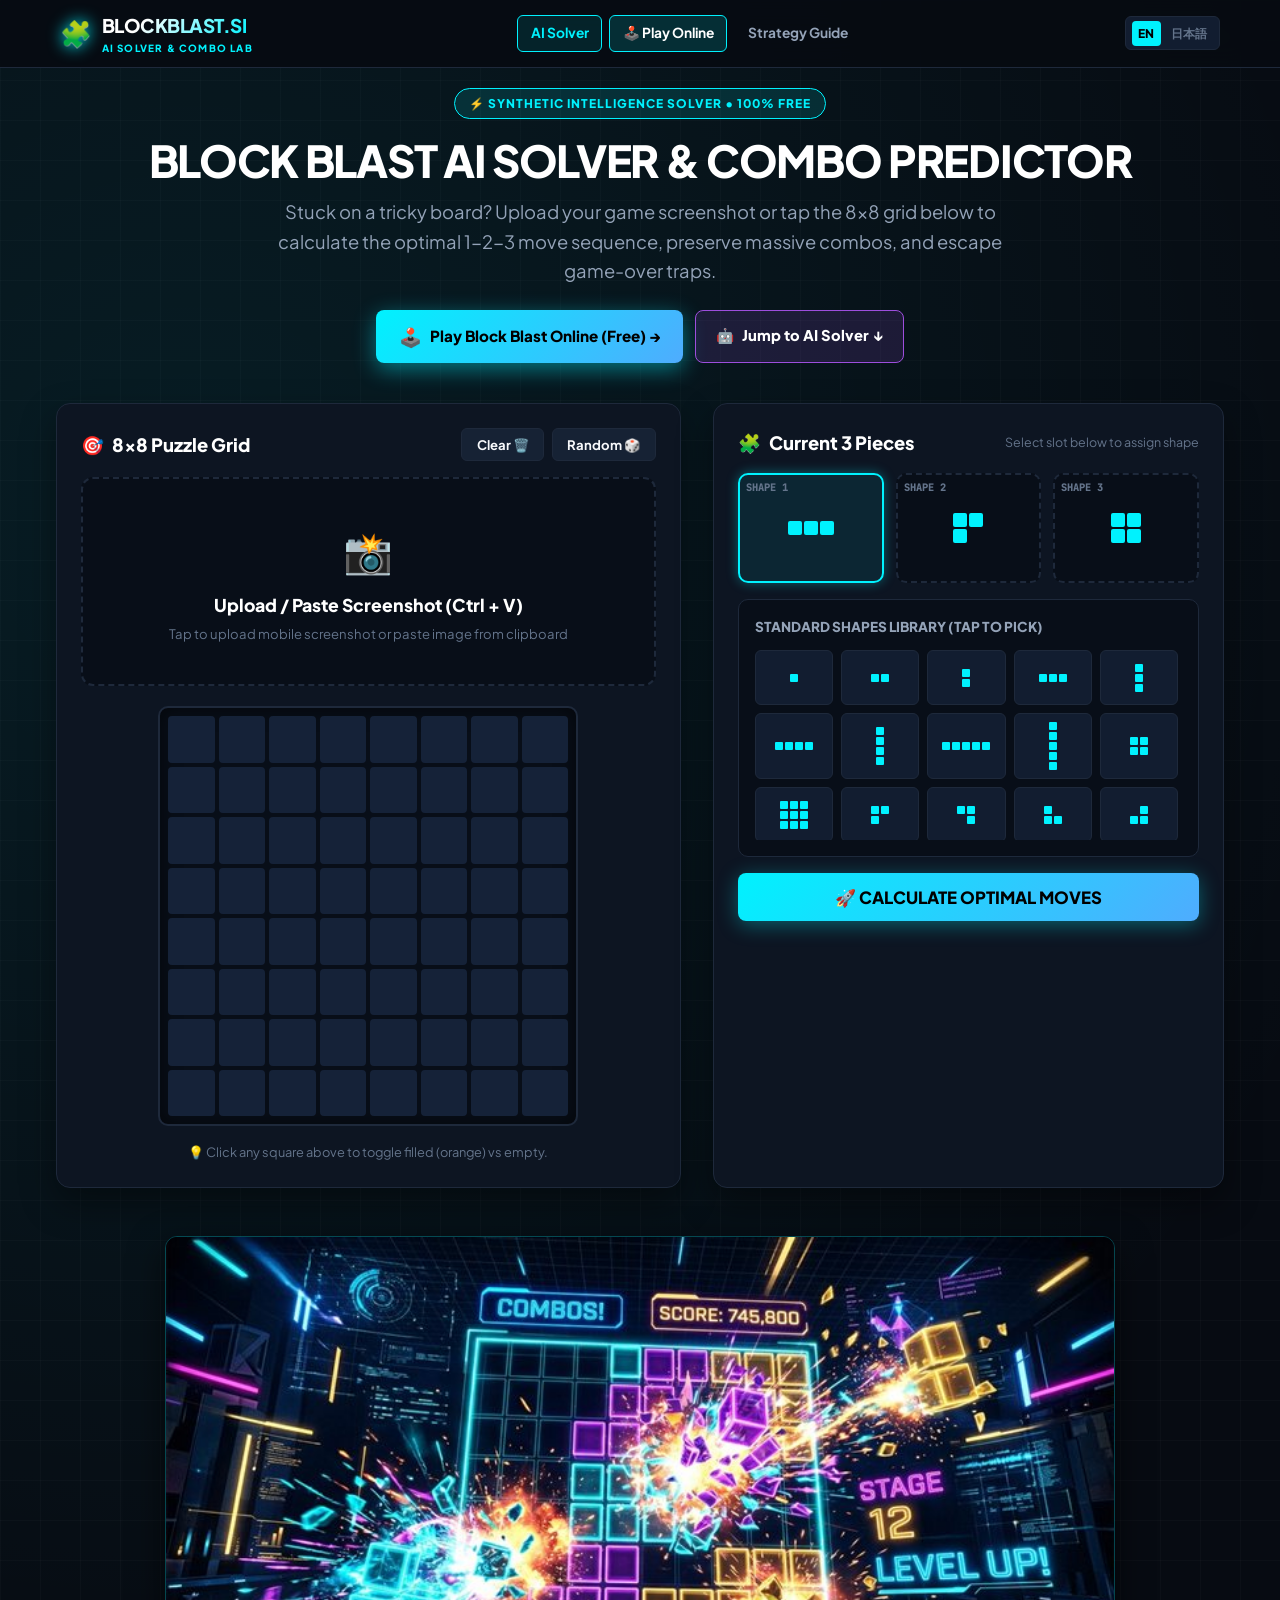
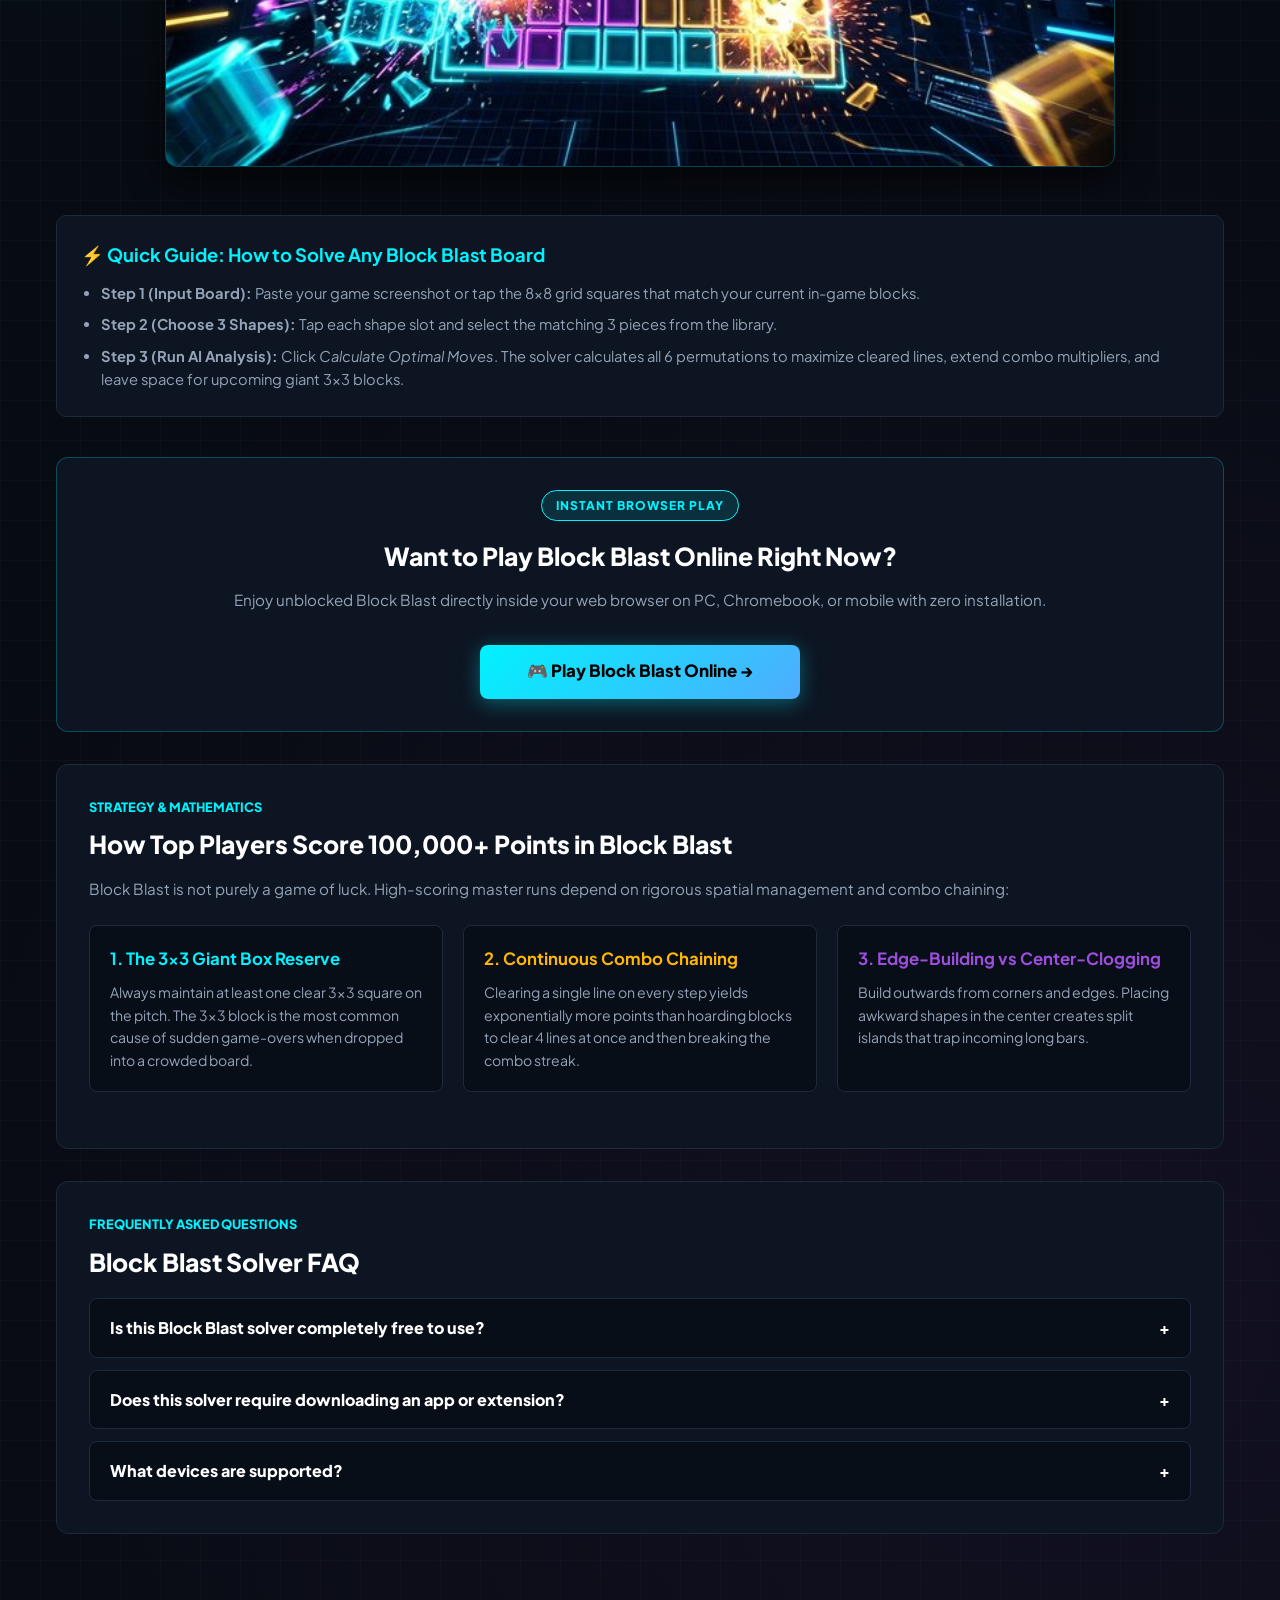
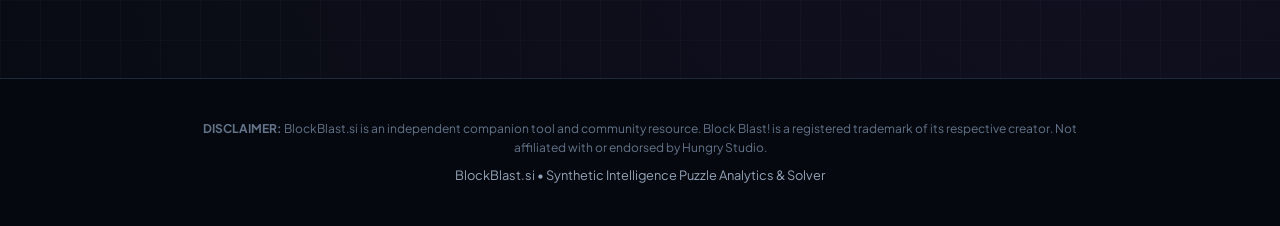
==== commit 06ba5459: "Add prominent Play Online CTA buttons in hero section across EN and JA homepages" ====
--- a/index.html
+++ b/index.html
@@ -113,10 +113,20 @@
       <p class="hero-sub">
         Stuck on a tricky board? Upload your game screenshot or tap the 8×8 grid below to calculate the optimal 1-2-3 move sequence, preserve massive combos, and escape game-over traps.
       </p>
+
+      <!-- Quick Action CTA Buttons (Mobile & Desktop Prominent Entry) -->
+      <div style="display: flex; justify-content: center; gap: 0.75rem; flex-wrap: wrap; margin-bottom: 1.5rem;">
+        <a href="/play-online/" class="btn-secondary" style="background: linear-gradient(135deg, #00f2fe, #4facfe); color: #000; font-weight: 900; font-size: 0.95rem; padding: 0.75rem 1.4rem; text-decoration: none; border: none; box-shadow: 0 6px 22px rgba(0, 242, 254, 0.45); display: inline-flex; align-items: center; gap: 0.5rem; border-radius: 8px;">
+          <span style="font-size: 1.15rem;">🕹️</span> Play Block Blast Online (Free) →
+        </a>
+        <a href="#solverWorkspace" class="btn-secondary" style="background: rgba(157, 78, 221, 0.15); border: 1px solid var(--accent-purple); color: #fff; font-weight: 800; font-size: 0.92rem; padding: 0.75rem 1.25rem; text-decoration: none; display: inline-flex; align-items: center; gap: 0.5rem; border-radius: 8px;">
+          <span>🤖</span> Jump to AI Solver ↓
+        </a>
+      </div>
     </section>
 
     <!-- Interactive Solver Workspace -->
-    <div class="solver-workspace">
+    <div id="solverWorkspace" class="solver-workspace">
       <!-- Left Column: 8x8 Board & Dropzone -->
       <div class="solver-card">
         <div class="card-header-flex">
--- a/style.css
+++ b/style.css
@@ -674,7 +674,7 @@
 .game-iframe-wrapper {
   position: relative;
   width: 100%;
-  height: clamp(520px, 72vh, 650px);
+  height: clamp(520px, 75vh, 660px);
   background: #000;
   border-radius: 14px;
   overflow: hidden;
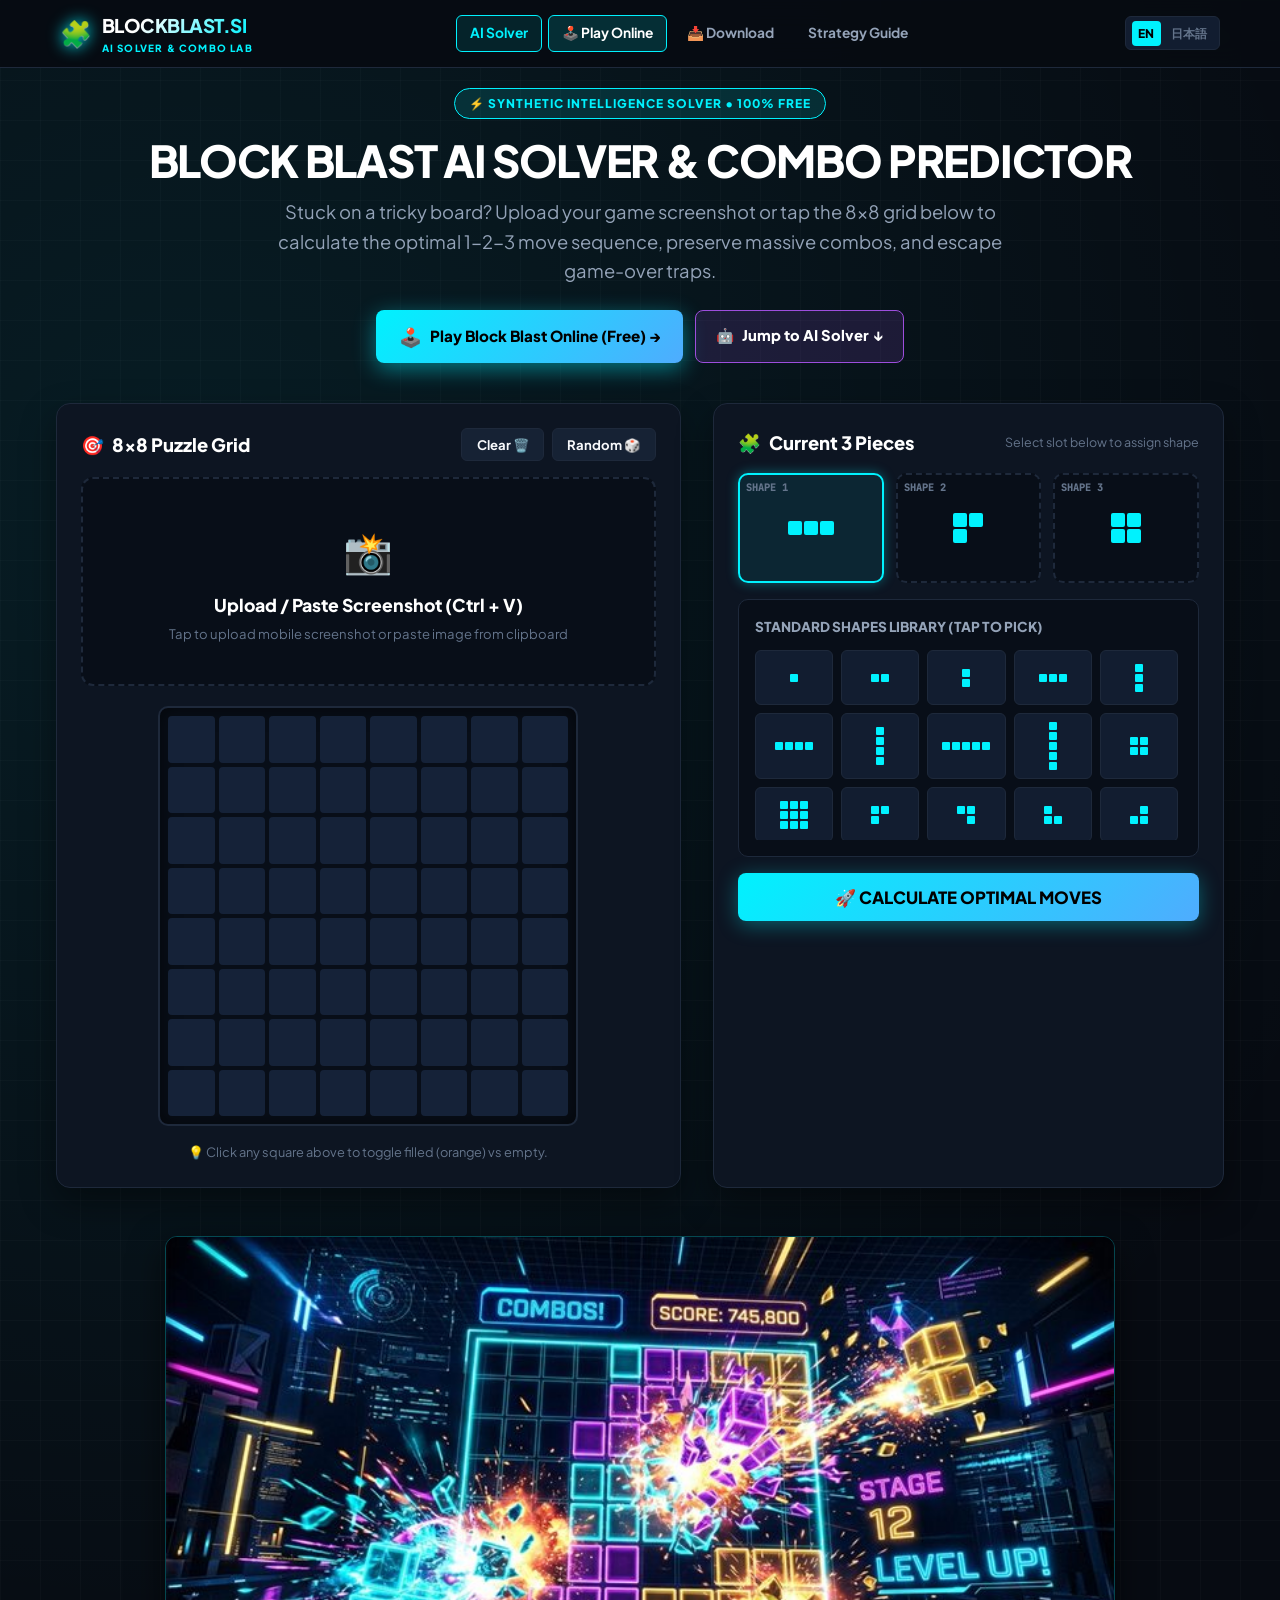
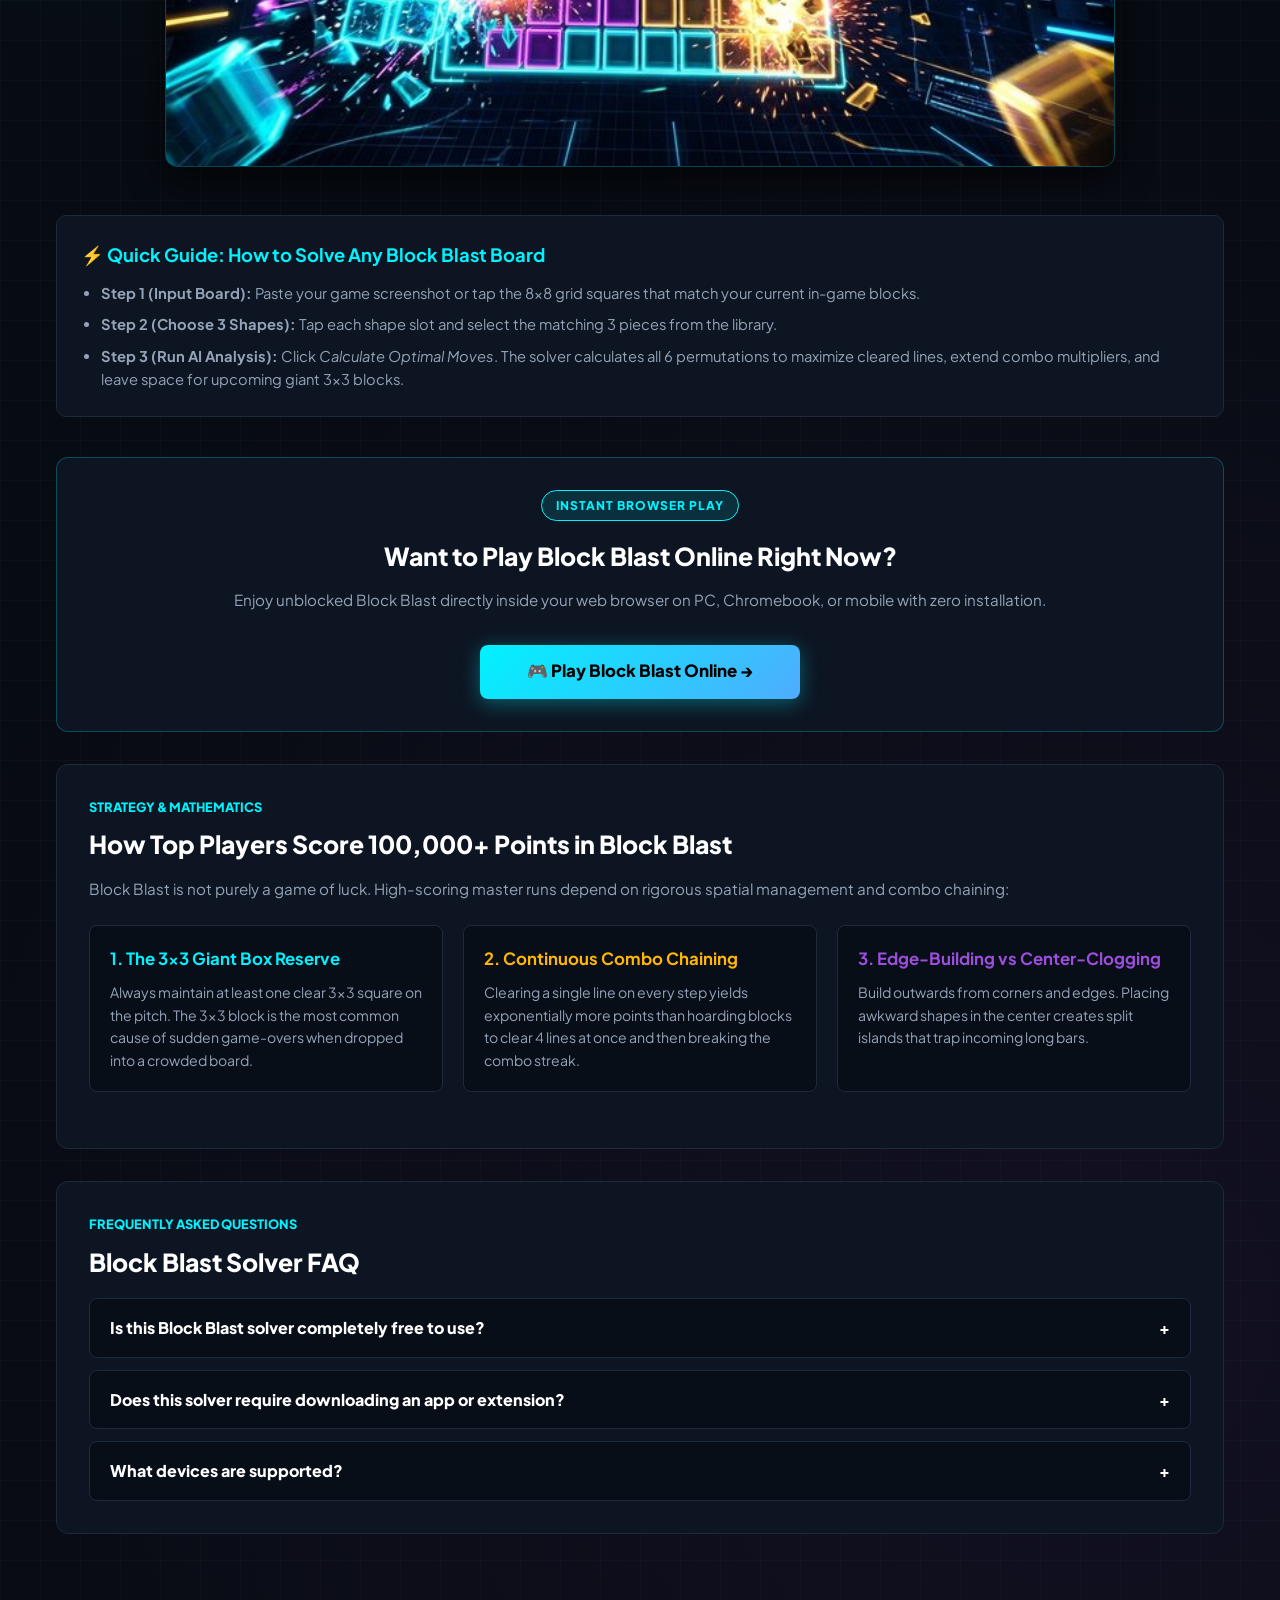
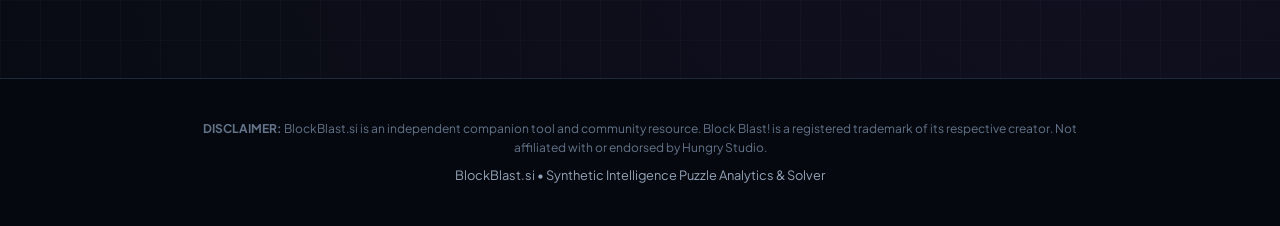
==== commit fdfdb6fe: "feat(download): add /download/ hub and official Apple App Store/Google Play links" ====
--- a/index.html
+++ b/index.html
@@ -92,6 +92,7 @@
       <nav class="top-nav" id="siteNav">
         <a href="/" class="nav-link active">AI Solver</a>
         <a href="/play-online/" class="nav-link" style="background: rgba(0, 242, 254, 0.15); color: #fff; border-color: var(--primary-accent);">🕹️ Play Online</a>
+        <a href="/download/" class="nav-link">📥 Download</a>
         <a href="/how-it-works/" class="nav-link">Strategy Guide</a>
       </nav>
       <div class="header-right">
